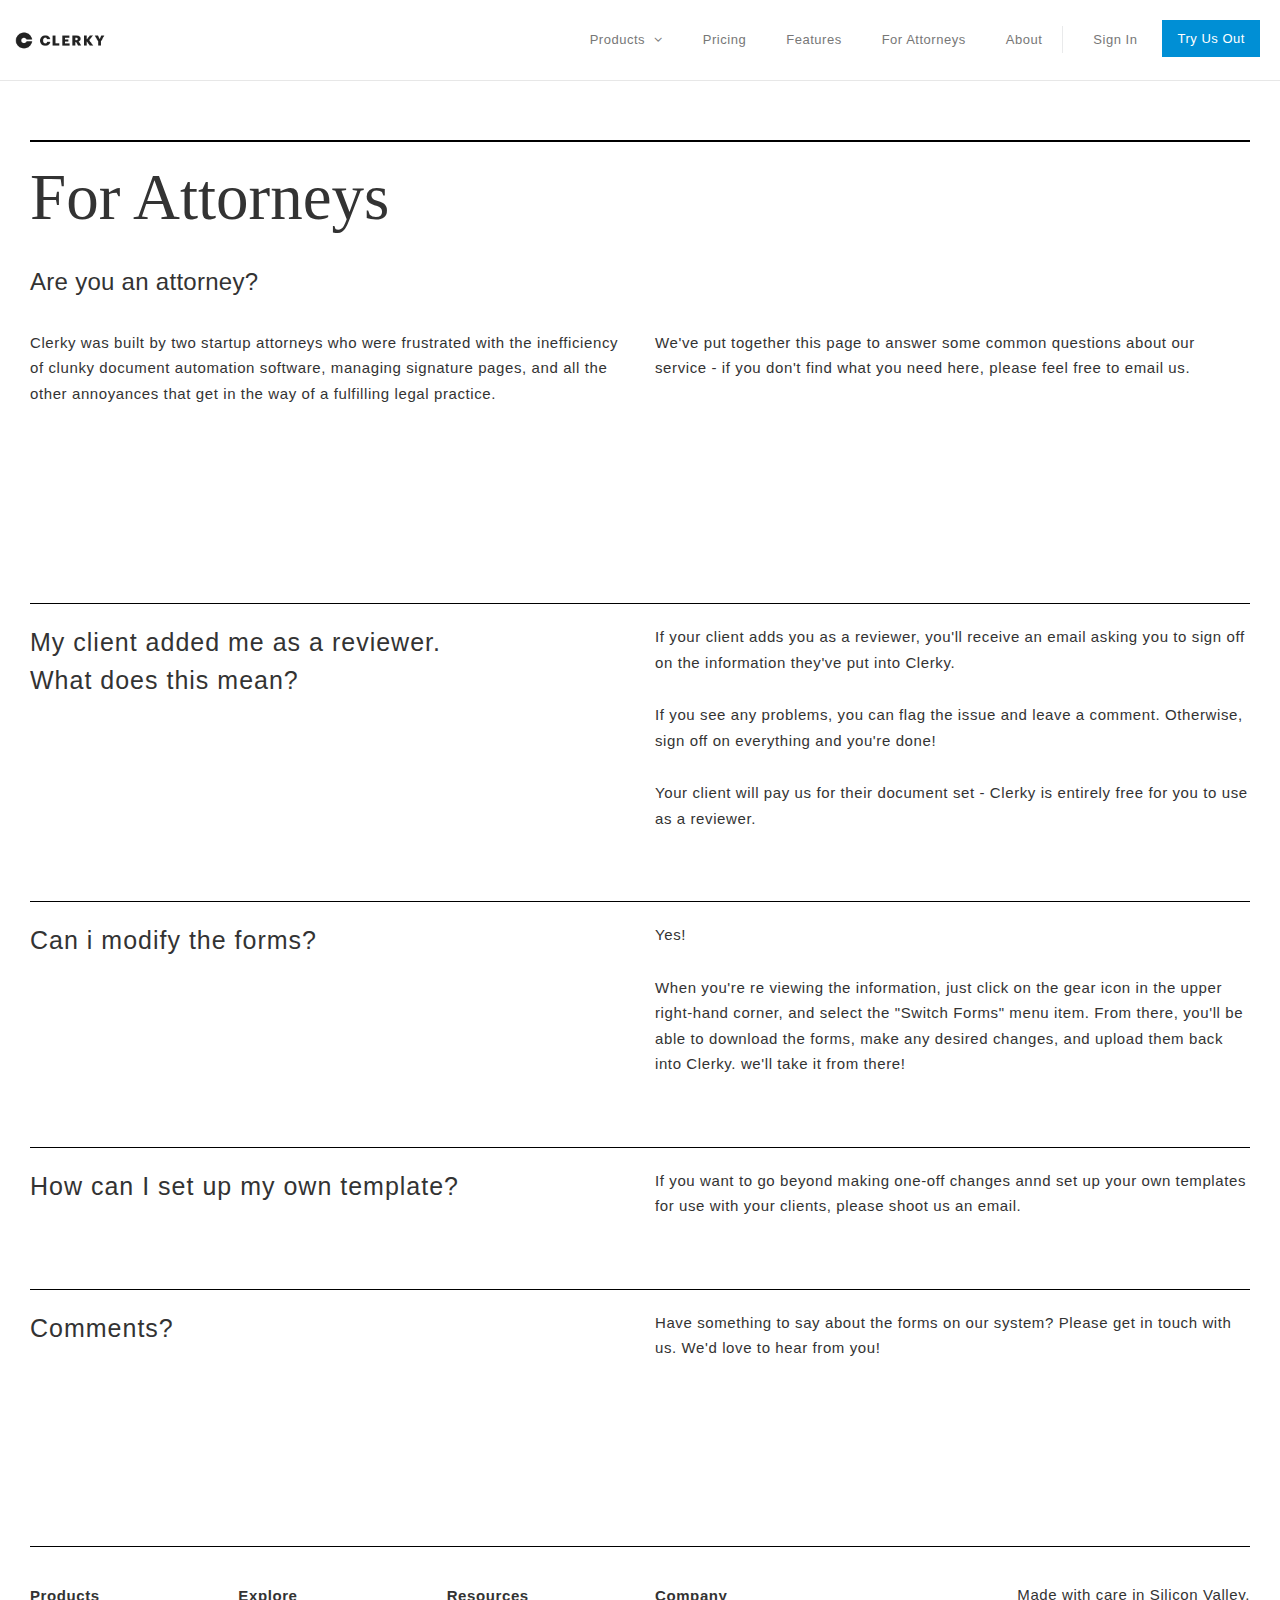
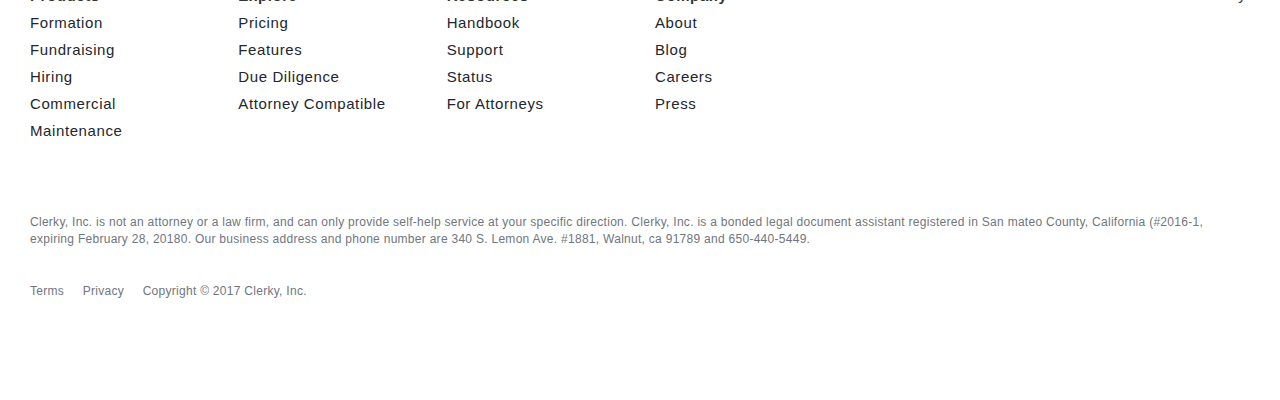
==== attorney.html @ f96ba187 "clerky" ====
<!DOCTYPE html>
<html lang="en">
<head>
    <meta charset="utf-8">
    <meta http-equiv="X-UA-Compatible" content="IE=edge">
    <meta name="viewport" content="width=device-width, initial-scale=1">
    <title>For Attorneys | Clerky</title>

    <!-- Bootstrap -->
    <link href="css/bootstrap.min.css" rel="stylesheet">
    <link rel="stylesheet" type="text/css" href="css/font-awesome.min.css">
    <link href="https://www.fontify.me/wf/8dbfb7e6ed588aceeaa83a7a92d2fa5c" rel="stylesheet" type="text/css">
    <link rel="stylesheet" type="text/css" href="css/custom.css" >
</head>
<body>
    <header>
        <nav class="navbar navbar-default navbar-fixed-top">
            <div class="container-fluid navPadding">
                <!-- Brand and toggle get grouped for better mobile display -->
                <div class="navbar-header">
                    <button type="button" class="navbar-toggle collapsed" data-toggle="collapse" data-target="#bs-example-navbar-collapse-1" aria-expanded="false">
                        <span class="sr-only">Toggle navigation</span>
                        <span class="icon-bar"></span>
                        <span class="icon-bar"></span>
                        <span class="icon-bar"></span>
                    </button>
                    <a class="navbar-brand" href="index.html"><img src="images/brand.png"></a>
                </div>
                <div class="collapse navbar-collapse" id="bs-example-navbar-collapse-1">
                    <ul class="nav navbar-nav navbar-right noMargin">
                        <li class="dropdown dropdown-large">
                            <a href="#" class="dropdown-toggle" data-toggle="dropdown" role="button" aria-haspopup="true" aria-expanded="false">Products <span class="fa fa-angle-down dropSpan"></span></a>
                            <ul class="row dropdown-menu dropdown-menu-large">
                                <li class="col-md-2"><a href="formation.html"><img src="images/formation-drop.svg">
                                    <hr>Formation</a></li>
                                <li class="col-md-2"><a href="fundraising.html"><img src="images/fundraising-drop.svg">
                                    <hr>Fundraising</a></li>
                                <li class="col-md-2"><a href="hiring.html"><img src="images/hiring-drop.svg">
                                    <hr>Hiring</a></li>
                                <li class="col-md-2"><a href="commercial.html"><img src="images/commercial-drop.svg">
                                    <hr>Commercial</a></li>
                                <li class="col-md-2"><a href="maintenance.html"><img src="images/maintenance-drop.svg">
                                    <hr>Maintenance</a></li>
                            </ul>
                        </li>
                        <li><a href="pricing.html">Pricing</a></li>
                        <li><a href="features.html">Features</a></li>
                        <li><a href="attorney.html">For Attorneys</a></li>
                        <li><a href="about.html">About</a></li>
                        <li class="navDivider hidden-xs"></li>
                        <li><a href="signin.html">Sign In</a></li>
                        <li class="tryUs"><a href="tryusout.html">Try Us Out</a></li>
                    </ul>
                </div>
            </div>
        </nav>
    </header>
        <div class="content">
            <div class="container">
                <div class="forAttorney">
                    <div class="attorney homeHead">
                        <h1 class="morebuttMargin">For Attorneys</h1>
                        <h3 class="morebuttMargin">Are you an attorney?</h3>
                        <div class="row">
                            <div class="col-md-6">
                                <p class="homeParagraph">Clerky was built by two startup attorneys who were frustrated with the inefficiency of clunky document automation software, managing signature pages, and all the other annoyances that get in the way of a fulfilling legal practice.</p>
                            </div>
                            <div class="col-md-6">
                                <p class="homeParagraph">We've put together this page to answer some common questions about our service - if you don't find what you need here, please feel free to email us.</p>
                            </div>
                        </div>
                    </div>
                    <div class="reviewer morebuttMargin">
                        <hr class="line">
                        <div class="row">
                            <div class="col-md-6">
                                <h3 class="homeH3 notopMargin">My client added me as a reviewer. <br> What does this mean?</h3>
                            </div>
                            <div class="col-md-6">
                                <p class="homeParagraph">If your client adds you as a reviewer, you'll receive an email asking you to sign off on the information they've put into Clerky.</p>
                                <p class="homeParagraph">If you see any problems, you can flag the issue and leave a comment. Otherwise, sign off on everything and you're done!</p>
                                <p class="homeParagraph morebuttMargin">Your client will pay us for their document set - Clerky is entirely free for you to use as a reviewer.</p>
                            </div>
                        </div>
                    </div>
                    <div class="reviewer morebuttMargin">
                        <hr class="line">
                        <div class="row">
                            <div class="col-md-6">
                                <h3 class="homeH3 notopMargin">Can i modify the forms?</h3>
                            </div>
                            <div class="col-md-6">
                                <p class="homeParagraph">Yes!</p>
                                <p class="homeParagraph morebuttMargin">When you're re viewing the information, just click on the gear icon in the upper right-hand corner, and select the "Switch Forms" menu item. From there, you'll be able to download the forms, make any desired changes, and upload them back into Clerky. we'll take it from there!</p>
                            </div>
                        </div>
                    </div>
                    <div class="reviewer morebuttMargin">
                        <hr class="line">
                        <div class="row">
                            <div class="col-md-6">
                                <h3 class="homeH3 notopMargin">How can I set up my own template?</h3>
                            </div>
                            <div class="col-md-6">
                                <p class="homeParagraph morebuttMargin">If you want to go beyond making one-off changes annd set up your own templates for use with your clients, please shoot us an email.</p>
                            </div>
                        </div>
                    </div>
                    <div class="reviewer morebuttMargin">
                        <hr class="line">
                        <div class="row">
                            <div class="col-md-6">
                                <h3 class="homeH3 notopMargin">Comments?</h3>
                            </div>
                            <div class="col-md-6">
                                <p class="homeParagraph morebuttMargin">Have something to say about the forms on our system? Please get in touch with us. We'd love to hear from you!</p>
                            </div>
                        </div>
                    </div>
                </div>
                <div class="homeApps">
                    <hr class="line morebuttMargin">
                    <div class="row">
                        <div class="col-md-2">
                            <ul>
                                <li><b>Products</b></li>
                                <li><a href="#"> Formation</a></li>
                                <li><a href="#"> Fundraising</a></li>
                                <li><a href="#"> Hiring</a></li>
                                <li><a href="#"> Commercial</a></li>
                                <li><a href="#"> Maintenance</a></li>
                            </ul>
                        </div>
                        <div class="col-md-2">
                            <ul>
                                <li><b>Explore</b></li>
                                <li><a href="#"> Pricing</a></li>
                                <li><a href="#"> Features</a></li>
                                <li><a href="#"> Due Diligence</a></li>
                                <li><a href="#"> Attorney Compatible</a></li>
                            </ul>
                        </div>
                        <div class="col-md-2">
                            <ul>
                                <li><b>Resources</b></li>
                                <li><a href="#"> Handbook</a></li>
                                <li><a href="#"> Support</a></li>
                                <li><a href="#"> Status</a></li>
                                <li><a href="#"> For Attorneys</a></li>
                            </ul>
                        </div>
                        <div class="col-md-2">
                            <ul>
                                <li><b>Company</b></li>
                                <li><a href="#"> About</a></li>
                                <li><a href="#"> Blog</a></li>
                                <li><a href="#"> Careers</a></li>
                                <li><a href="#"> Press</a></li>
                            </ul>
                        </div>
                        <div class="col-md-4 hidden-xs hidden-sm">
                            <p class="homeParagraph pull-right">Made with care in Silicon Valley.</p>
                        </div>
                    </div>
                </div>
                <div class="footer">
                    <p class="morebuttMargin">Clerky, Inc. is not an attorney or a law firm, and can only provide self-help service at your specific direction. Clerky, Inc. is a bonded legal document assistant registered in San mateo County, California (#2016-1, expiring February 28, 20180. Our business address and phone number are 340 S. Lemon Ave. #1881, Walnut, ca 91789 and 650-440-5449.</p>
                    <ul>
                        <li><a href="#">Terms</a></li>
                        <li><a href="#">Privacy</a></li>
                        <li>Copyright &copy; 2017 Clerky, Inc.</li>
                    </ul>
                </div>
            </div>
        </div>














    <script src="js/jquery.min.js"></script>
    <script src="js/jquery.easing.min.js"></script>
    <script src="js/bootstrap.min.js"></script>
    </div>
</body>
</html>
---- css/custom.css ----
body {
    font-family: Helvetica, Geneva, sans-serif;
    padding-top: 140px;
    letter-spacing: 0.02em;
}
.navbar-default {
    background-color: #fff;
}
.navbar-brand {
    width: 120px;
    padding: 31px 15px;
}
.navbar-brand img {
    width: 100%;
}
.navPadding .dropdown:hover .dropdown-menu {
  display: block !important;
}
.navPadding .dropdown-menu:hover{
  display: block;
}
.nav>li {
    padding: 0px 5px;
}
.navPadding li>a {
    color: #6f7680;
    font-size: 13px;
    letter-spacing: 0.04em;
    padding-top: 30px;
    padding-bottom: 30px;
}
.productnav:hover {
    color: #008fd5 !important;
}
.navDivider {
    border-left: 1px solid #e9eaeb;
    height: 27px;
    margin: 26px 0px;
}
.dropSpan {
    margin-left: 5px;
}
.dropdown-large {
    position: static !important;
}
.dropdown-menu-large {
    width: 100%;
}
.dropdown-menu >li>a {
    padding: 40px 15px;
    padding-left: 40px;
    margin-bottom: 10px;
}
.dropdown-menu >li>a:hover {
    background-color: transparent;
    color: #008fd5;
    text-decoration: none;
}
.tryUs {
    margin-top: 20px;
    margin-bottom: 20px;
}
.tryUs a {
    padding: 6.75px 15px !important;
    font-size: 13px;
    line-height: 1.8 !important;
    border-radius: 0;
    background-color: #008fd5;
    color: #fff !important;
}
.tryUs a:hover {
    background-color: #006da2 !important;
    color: #fff;
}
.noMargin {
    margin: 0px;
}
@media (min-width: 1200px){
    .container {
        width: 1250px;
    }
}
.newDelaware .badge {
    color: #008fd5;
    border: 1px solid #008fd5;
    background-color: transparent;
    border-radius: 0;
    padding: 4px 9px;
    font-weight: 500;
}
.newDelaware {
    font-size: 13px;
    letter-spacing: 0.08em;
}
.newDelaware a {
    color: #6f7680;
}
.newDelaware a:hover {
    color: #008fd5;
    text-decoration: none;
}
.homeBanner {
    background-image: url(../images/home-banner.png);
    background-repeat: no-repeat;
    background-position: center;
    min-height: 215px;
    margin-top: 70px;
    border-bottom: 2px solid #000;
}
.imageLink {
    min-height: 215px;
}
.homeHead h1 {
    font-family: font57892, Georgia, Times, serif;
    font-size: 65px;
    letter-spacing: 0;
}
.homeHead h4 {
    letter-spacing: 0.04em;
    line-height: 1.5;
    color: #4e4d4d;
    font-size: 19px;
}
.tryusButton {
    padding: 14px 35px;
    border-radius: 0px;
    background-color: #008fd5;
    border: none;
    letter-spacing: 0.05em;
    margin: 15px 0;
}
.startUp {
    padding-top: 165px;
    margin-bottom: 20px;
}
.line-hr {
    border-color: #000;
    margin-left: 16px;
    margin-right: 16px;
}
@media (min-width: 992px) { 
    .startUp img {
        margin-top: -130px;
    }
}
.startUp img {
    
    box-shadow: 0 5px 10px #c6c9cc
}
.homeH2 {
    letter-spacing: 0.04em;
    margin-top: 10px;
    margin-bottom: 27px;
    line-height: 1.5;  
}
.startupSteps {
    margin-top: 60px;
    margin-bottom: 100px;
}
.startupSteps h3 {
    font-size: 25px;
    margin-top: 27px;
    margin-bottom: 20px;
    line-height: 1.5;
    letter-spacing: 0.04em;
}
.homeParagraph {
    margin-bottom: 27px;
    font-size: 15px;
    letter-spacing: 0.04em;
    line-height: 1.7;
}
.homeParagraph > a {
    color: inherit;
    text-decoration: underline;
}
.homeParagraph > a:hover {
    color: #006ea3;
}
.learnMore {
    color: #008fd5;
    font-size: 15px;
    letter-spacing: 0.04em;
}
.quote {
    border: 1px solid transparent;
    box-shadow: -1px 2px 10px #c6c9cc;
    margin-bottom: 27px;
    padding: 40px 73px;
}
.testimony {
    margin-bottom: 85px;
}
.testimony h1 {
    font-size: 30px;
    font-family: font57892, Georgia, Times, serif;
    letter-spacing: 0;
    line-height: 1.3;
    margin-bottom: 27px;
    color: #22262e;
}
.quote img {
    height: 54px;
    margin-right: 15px;
}
.quote p {
    color: #6f7680;
    margin-bottom: 20px;
    letter-spacing: 0.04em;
    font-size: 15px;
}
.due_dilligenceMargin {
    margin-left: 15px;
}
.notopMargin {
    margin-top: 0px !important;
}
.notopPadding {
    padding-top: 0px !important;
}
.morebuttMargin {
    margin-bottom: 35px;
}
.homeEfficiency {
    margin-bottom: 85px;
    margin-top: 120px;
}
.efficiency img {
    height: 54px;
}
.line {
    border-color: #000;
}
.gift {
    border: 1px solid #000;
    padding: 54px 60px;
    margin-top: 160px;
    margin-bottom: 180px;
}
.gift ul {
    list-style: none;
    padding-left: 1px;
    margin-top: -27px;
    font-size: 12px;
    color: #6f7680;
    letter-spacing: 0.04em;
}
.customer img {
    height: 40.5px;
}
.customer {
    margin-top: 70px
}
.showLarge {
    margin-bottom: 180px;
}
.showSmall {
    margin-bottom: 180px;
}
.contactForm {
    margin: 15px 0;
    height: 50px;
    border-radius: 0;
}
.contactUs .checkbox {
    letter-spacing: 0.06em;
    font-size: 15px;
}
.homeApps {
    margin-top: 150px;
}
.homeApps ul {
    list-style: none;
    line-height: 1.8;
    letter-spacing: 0.04em;
    font-size: 15px;
    padding: 0;
    margin-bottom: 20px;
}
.homeApps ul>li>a {
    color: #22262e;
    text-decoration: none;
}
.homeApps ul>li>a:hover {
    color: #008fd5;
    text-decoration: none;
}
.footer {
    font-size: 12px;
    color: #6f7680;
    margin-top: 50px;
    margin-bottom: 100px;
}
.footer ul {
    padding: 0px;
}
.footer ul>li {
    display: inline-block;
    padding-right: 15px;
}
.footer ul>li>a {
    color: #6f7680;
    text-decoration: none;
}
.footer ul>li>a:hover {
    color: #008fd5;
    text-decoration: none;
}
/*due diligence*/
.centerimagePadding {
    padding-left: 80px;
}
.attorneytopPadding {
    padding-top: 60px;
}
.blablogo {
    height: 54px;
    margin-right: 15px;
}
.pbcHeader {
    border-top: 2px solid #000;
    padding-top: 10px;
    padding-bottom: 90px;
}
.pbcSlide img {
    width: 100%;
    margin-top: 25px;
}
.quotefont {
    font-size: 30px !important;
}
.public_benefit .carousel-control.left {
    background-image: none;
}
.public_benefit .carousel-control.right {
    background-image: none;
}
.leftControl {
    font-size: 40px;
    color: #000;
    position: absolute;
    right: 200px;
    top: 365px;
}
.rightControl {
    font-size: 40px;
    color: #000;
    position: absolute;
    left: 200px;
    top: 365px;
}
/*features*/
.featureSection img {
    outline: #e9eaeb solid 1px;
    width: 100%;
}
.featureSection {
    padding-top: 30px;
    padding-bottom: 50px;
}
.lessbuttMargin {
    margin-bottom: 27px;
}
/*pricing*/
.intune {
    color: #008fd5 !important;
}
.price {
    border-top: 2px solid #000;
    margin-top: 90px;
    padding-top: 10px;
    padding-bottom: 90px;
}
.priceDiv .headerH2 {
    letter-spacing: 0.04em;
    margin-top: 10px;
    margin-bottom: 27px;
    line-height: 1.5;
    font-size: 30px;
}
.pricedivMargin {
    margin-bottom: 20px;
}
.moretopMargin {
    margin-top: 20px;
}
.unstyledList li {
    margin-bottom: 13px;
    font-size: 15px;
    letter-spacing: 0.05em;
    line-height: 1.7;
}
.unstyledList li> a {
    color: #6f7680;
    text-decoration: none;
}
.unstyledList li> a:hover {
    color: #000;
    text-decoration: none;
}

.affix-top {
  position: relative;
}

.affix {
  top: 81px;
}

.affix, 
.affix-bottom {
    width: 213px;
}

.affix-bottom {
  position: absolute;
}
/*about*/
.about {
    border-top: 2px solid #000;
    padding-top: 10px;
    padding-bottom: 90px;
    margin-top: 25px;
}
.aboutus h3 {
    font-size: 25px;
}
.obsession {
padding-bottom: 120px;
}
.shelf {
    padding-top: 60px;
    text-align: center;
}
.mutedText {
    color: #6f7680 !important;
    letter-spacing: 0.06em !important;
}
.leadership h4 {
    line-height: 1.6;
}
.leadership {
    margin-bottom: 145px;
}
/*tryusout*/
.tryusout {

}
.tryusout h3 {
    font-size: 25px;
}
.signup-logo {
    width: 115px;
    margin-bottom: 50px;
}
.signup {
    padding-bottom: 150px;
    border-bottom: 1px solid #ccc;
}
.tryusout .checkbox {
    letter-spacing: 0.06em;
    font-size: 13px;
}
.signupButton {
    padding: 16px 35px;
    border-radius: 0px;
    background-color: #008fd5;
    border: none;
    letter-spacing: 0.05em;
    margin: 15px 0;
    width: 100%;
}
.signupFooter {
    font-size: 13px;
    letter-spacing: 0.06em;
    line-height: 1.6;
}
.signinText a {
    color: #6f7680;
    letter-spacing: 0.06em;
    font-size: 13px;
    text-decoration: underline;
    text-decoration-color: rgba(111, 118, 128, 0.29);
}
.signinText a:hover {
    text-decoration: underline;
    text-decoration-color: #000;
}
/*attorney*/
.forAttorney {
    border-top: 2px solid #000;
}
.attorney {
    padding-bottom: 150px;
}
.homeH3 {
    font-size: 25px;
    margin-bottom: 20px;
    line-height: 1.5;
    letter-spacing: 0.04em;
}
/*formation*/
.formation {
    margin-top: 50px;
}
.formationHome {
    border-top: 2px solid #000;
    margin-top: 20px;
    padding-top: 10px;
    padding-bottom: 90px;
}
.complete {
    padding-top: 30px;
    padding-bottom: 100px;
}
.completeContainer {
    border: 1px solid #e9eaeb;
    padding: 50px;
    margin-top: 25px;
    margin-bottom: 25px;
}
.completeContainer h4 {
    font-size: 19px;
    line-height: 1.7;
}
.costPrice {
    color: #008fd5;
}
.costPriceText {
    font-size: 11px;
    color: #6f7680;
    letter-spacing: 0.04em;
}
.dottedUnder {
    border-bottom: 1px dotted #6f7680;
}
.unstyledList {
    padding-left: 0px;
    list-style: none;
}
ul.listed li {
    margin-left: 25px;
    margin-bottom: 13px;
    font-size: 15px;
    letter-spacing: 0.05em;
    line-height: 1.7;
}
ul.listed li:before {
    content: url(../images/page-formation.svg);
    display: inline-block;
    height: 19px;
    margin-left: -27px;
    margin-right: 16px;
    position: relative;
    top: 3px;
}
.quoteFormation {
    padding-bottom: 100px;
}
.quoteFormation h1 {
    font-size: 36px;
    font-family: font57892, Georgia, Times, serif;
    letter-spacing: 0;
    line-height: 1.3;
    margin-bottom: 27px;
    color: #22262e;
}
.quoteFormation img {
    height: 54px;
    margin-right: 15px;
}
.quoteFormation p {
    color: #6f7680;
    margin-bottom: 20px;
    letter-spacing: 0.04em;
    font-size: 15px;
}
.safe {
    padding-bottom: 160px;
}
.safe h4 {
    font-size: 19px;
    margin-top: 30px;
    margin-bottom: 30px;
}
.largeTopMargin {
    margin-top: 80px;
}
.largebuttMargin {
    margin-bottom: 100px;
}
.formationCustomer {
    padding-bottom: 30px;
    padding-top: 30px;
}
.imageSize img {
    height: 54px;
}
/*commercial*/
.commercial {
    margin-top: 50px;
}
.nobuttPadding {
    padding-bottom: 0px !important;
}
.center {
    text-align: center !important;
}
.nobuttMargin {
    margin-bottom: 0px !important;
}
/*funndraising*/
.subscriptionContainer {
    border-right: 1px solid #e9eaeb;
    border-left: 1px solid #e9eaeb;
    border-bottom: 1px solid #e9eaeb;
    padding: 50px;
    margin-bottom: 30px; 
}
.subscriptionPadding {
    padding: 27px !important;
}
.lessSubscriptionPadding {
    padding: 13px 27px !important;
}
.fundraising .subscriptionContainer h4:before {
    content: url(../images/page-formation.svg);
    display: inline-block;
    height: 19px;
    margin-right: 16px;
    position: relative;
    top: 3px;
}
/*hiring*/
.subscriptionHeader {
    border: 1px solid #e9eaeb;
    padding: 13px 60px;
}
.subscriptionPricing {
    border-right: 1px solid #e9eaeb;
    padding-bottom: 27px;
    padding-top: 27px;
}
.noBorder {
    border: 0 !important;
}
.nobuttBorder {
    border-bottom: 0 !important;
}
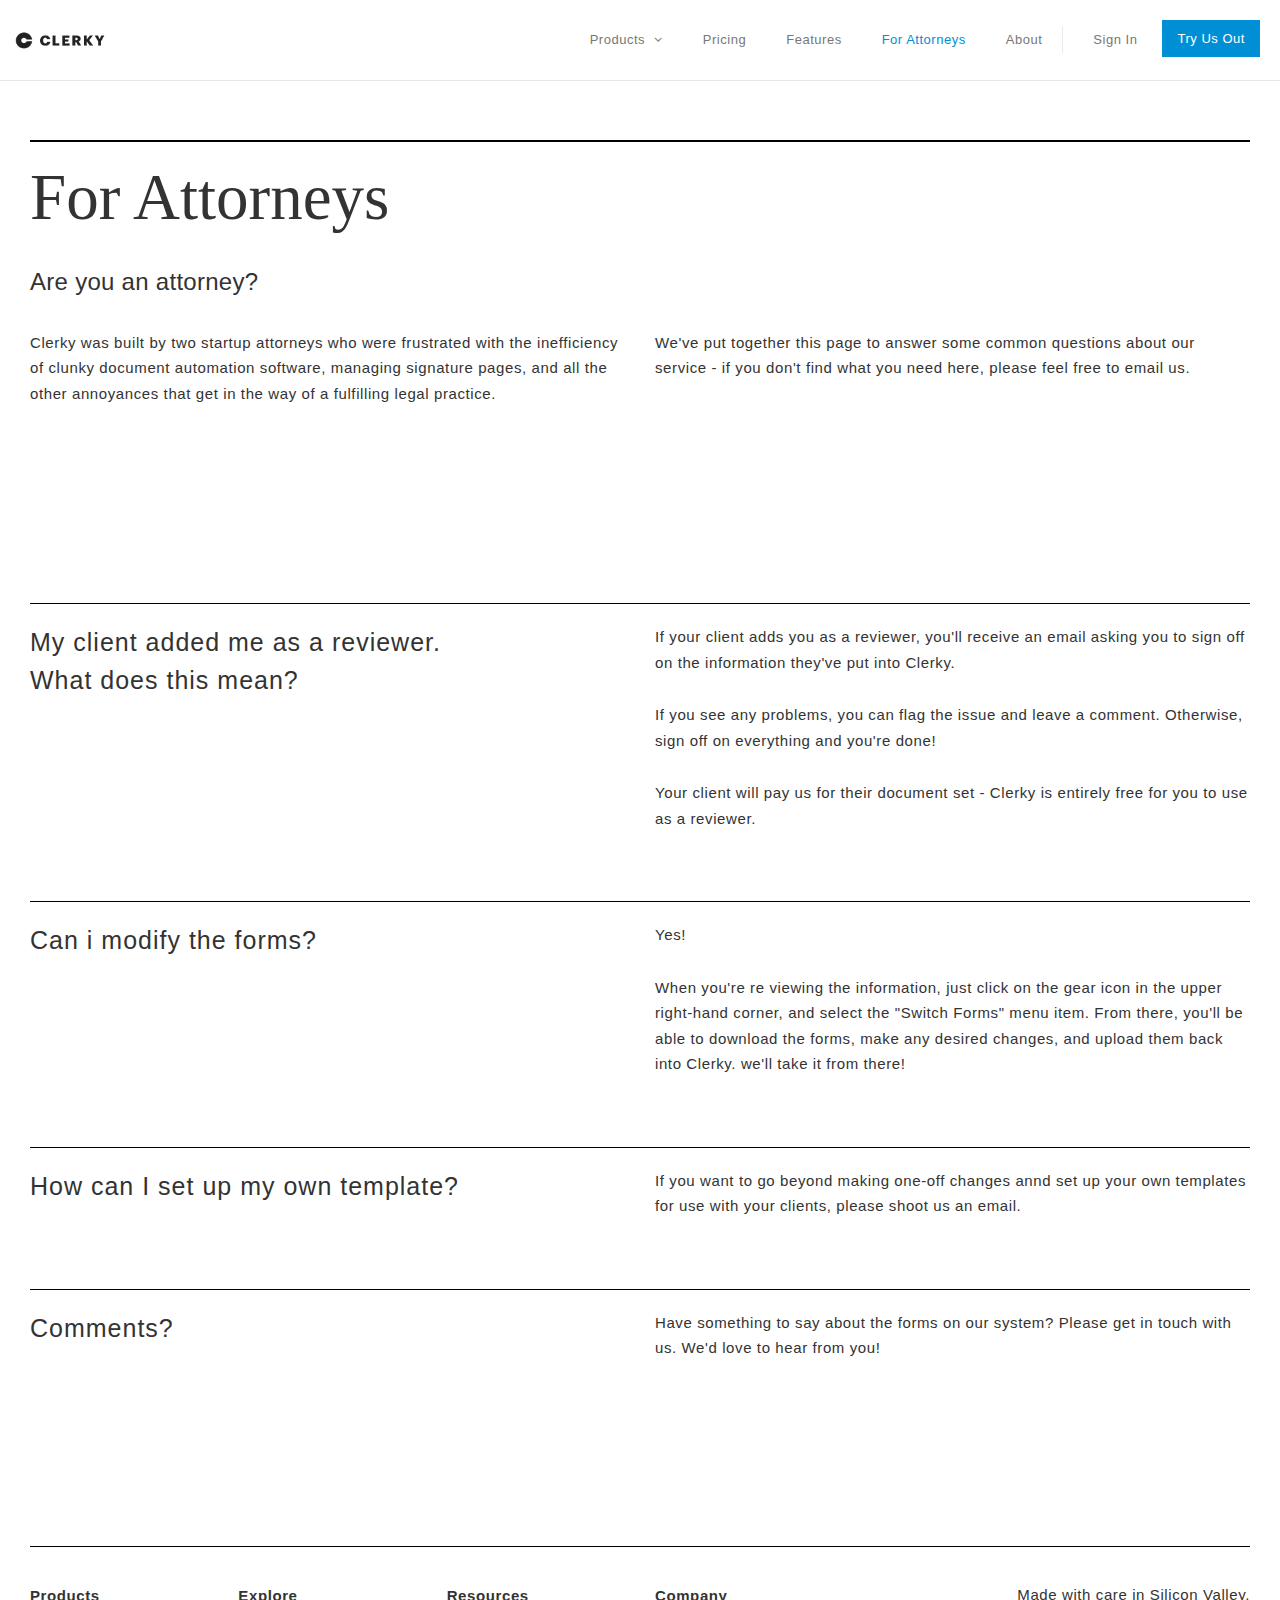
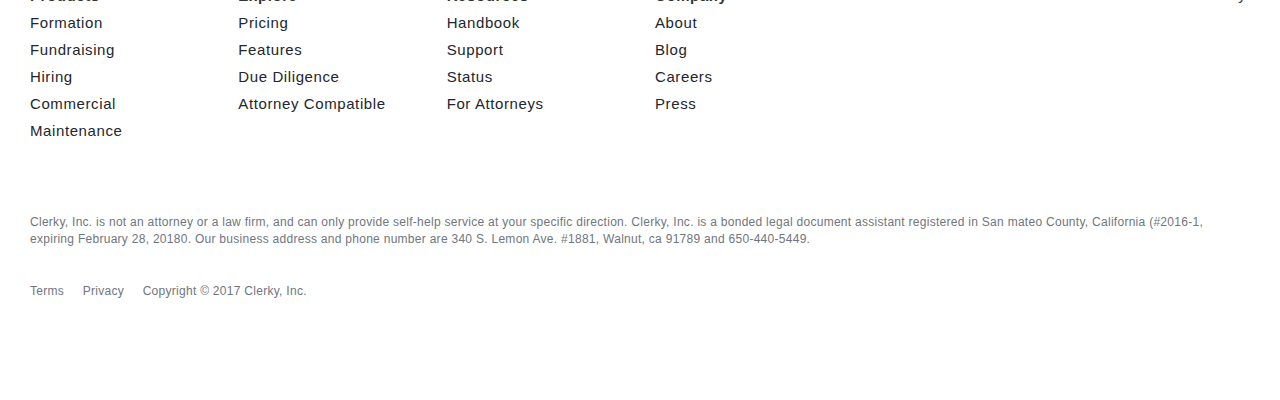
==== commit 6fed65ce: "fix clerky" ====
--- a/attorney.html
+++ b/attorney.html
@@ -29,7 +29,7 @@
                 <div class="collapse navbar-collapse" id="bs-example-navbar-collapse-1">
                     <ul class="nav navbar-nav navbar-right noMargin">
                         <li class="dropdown dropdown-large">
-                            <a href="#" class="dropdown-toggle" data-toggle="dropdown" role="button" aria-haspopup="true" aria-expanded="false">Products <span class="fa fa-angle-down dropSpan"></span></a>
+                            <a href="#" class="dropdown-toggle productnav" data-toggle="dropdown" role="button" aria-haspopup="true" aria-expanded="false">Products <span class="fa fa-angle-down dropSpan"></span></a>
                             <ul class="row dropdown-menu dropdown-menu-large">
                                 <li class="col-md-2"><a href="formation.html"><img src="images/formation-drop.svg">
                                     <hr>Formation</a></li>
@@ -45,7 +45,7 @@
                         </li>
                         <li><a href="pricing.html">Pricing</a></li>
                         <li><a href="features.html">Features</a></li>
-                        <li><a href="attorney.html">For Attorneys</a></li>
+                        <li><a href="attorney.html" class="intune">For Attorneys</a></li>
                         <li><a href="about.html">About</a></li>
                         <li class="navDivider hidden-xs"></li>
                         <li><a href="signin.html">Sign In</a></li>
